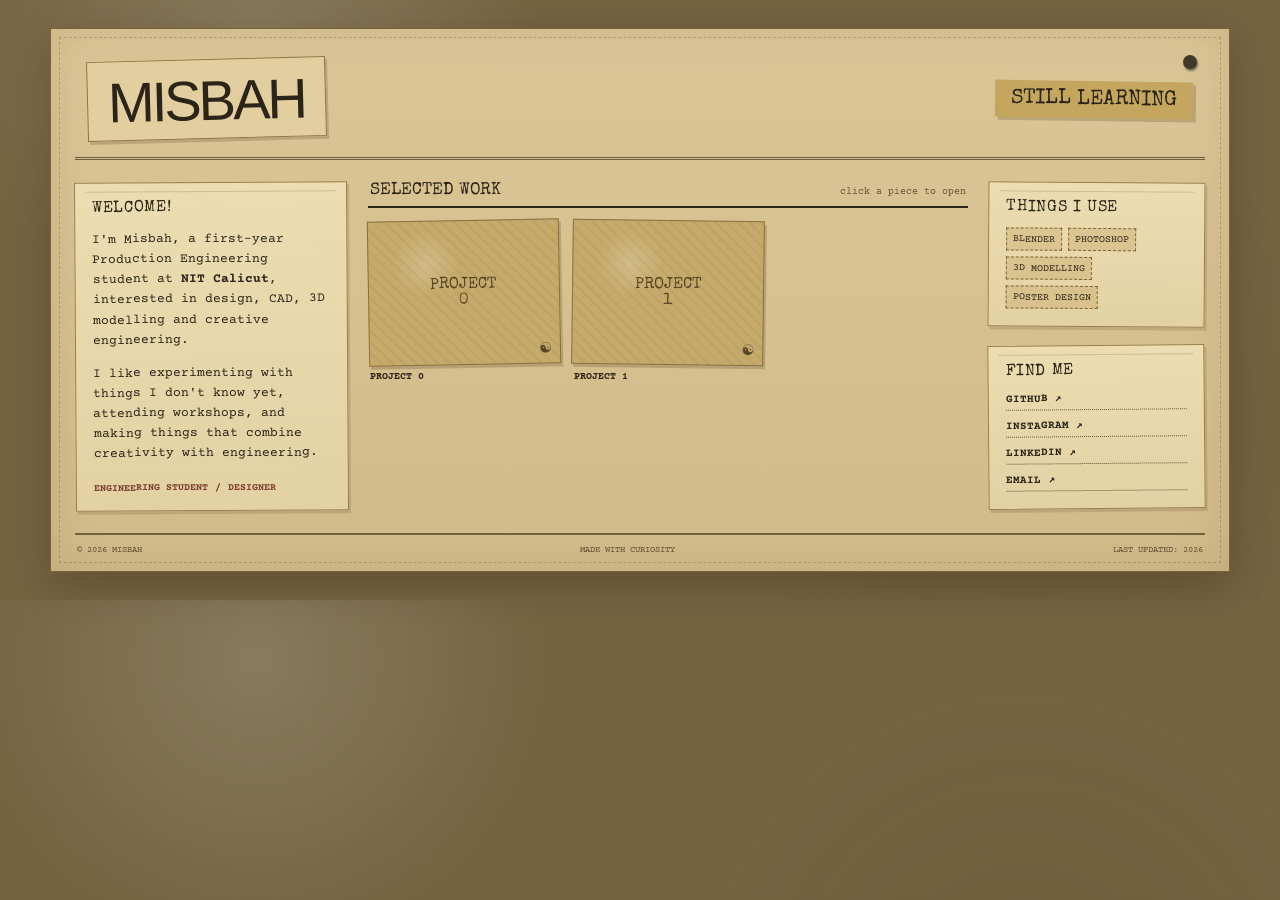
==== index.html @ 33acfc8d "Add files via upload" ====
<!DOCTYPE html>
<html lang="en">

<head>
  <meta charset="UTF-8" />
  <meta name="viewport" content="width=device-width, initial-scale=1.0" />
  <meta name="description" content="Misbah — Engineering Student / Designer." />
  <title>Misbah — Still Learning</title>
  <link rel="stylesheet" href="style.css" />
</head>

<body>
  <div class="site-shell">
    <header class="topbar">
      <div class="nameplate">MISBAH</div>
      <div class="tagline">STILL LEARNING</div>
      <div class="pin" aria-hidden="true"></div>
    </header>

    <main class="content">
      <section class="intro panel">
        <div class="section-label">WELCOME!</div>
        <p>
          I'm Misbah, a first-year Production Engineering student at
          <strong>NIT Calicut</strong>, interested in design, CAD, 3D modelling
          and creative engineering.
        </p>
        <p>
          I like experimenting with things I don't know yet, attending
          workshops, and making things that combine creativity with engineering.
        </p>

        <div class="identity">
          <span>ENGINEERING STUDENT</span>
          <span>/</span>
          <span>DESIGNER</span>
        </div>
      </section>

      <section class="work-section">
        <div class="section-heading">
          <span>SELECTED WORK</span>
          <small>click a piece to open</small>
        </div>

        <!--
          PROJECT SYSTEM:
          To add a project, copy one .project-card block and change:
          data-title, data-description, data-tools, data-link, data-image.

          Example:
          <article class="project-card"
            data-title="My Project"
            data-description="A short description."
            data-tools="Blender, CAD"
            data-link="https://example.com"
            data-image="assets/project.jpg">
            <div class="project-thumb">
              <img src="assets/project.jpg" alt="My Project" />
            </div>
            <div class="project-name">MY PROJECT</div>
          </article>

          If you don't have an image, remove the <img> and the placeholder
          will remain visible.
        -->

        <div class="projects-grid" id="projectsGrid">

          <!-- PROJECT 0 -->
          <article class="project-card" data-title="PROJECT 0"
            data-description="First ever project of mine designing a desk for my room."
            data-tools="Blender / CAD / Wood" data-link="https://github.com/misbahmechery/Dream-Desk"
            data-image="media\desk.JPG">
            <div class="project-thumb placeholder">
              <span>PROJECT<br>0</span>
              <i>☯</i>
            </div>
            <div class="project-name">PROJECT 0</div>
          </article>

          <!-- Add more project cards below this line -->

          <article class="project-card" data-title="PROJECT 1" data-description="project." data-tools="Your tools"
            data-link="#" data-image="">
            <div class="project-thumb placeholder">
              <span>PROJECT<br>1</span>
              <i>☯</i>
            </div>
            <div class="project-name">PROJECT 1</div>
          </article>


        </div>
      </section>

      <aside class="side-stack">
        <section class="skills panel">
          <div class="section-label">THINGS I USE</div>
          <div class="skill-list" id="skillList">
            <span>BLENDER</span>


            <span>PHOTOSHOP</span>
            <span>3D MODELLING</span>
            <span>POSTER DESIGN</span>
          </div>
        </section>

        <section class="contact panel">
          <div class="section-label">FIND ME</div>
          <div class="links">
            <a href="#" data-link="github">GITHUB ↗</a>
            <a href="#" data-link="instagram">INSTAGRAM ↗</a>
            <a href="#" data-link="linkedin">LINKEDIN ↗</a>
            <a href="#" data-link="email">EMAIL ↗</a>
          </div>
        </section>
      </aside>
    </main>

    <footer>
      <span>© 2026 MISBAH</span>
      <span>MADE WITH CURIOSITY</span>
      <span>LAST UPDATED: 2026</span>
    </footer>
  </div>

  <div class="modal" id="projectModal" aria-hidden="true">
    <div class="modal-backdrop" data-close></div>
    <div class="modal-window">
      <button class="modal-close" data-close aria-label="Close">×</button>
      <div class="modal-image" id="modalImage"></div>
      <div class="modal-copy">
        <div class="section-label" id="modalTitle">PROJECT</div>
        <p id="modalDescription"></p>
        <div class="modal-tools" id="modalTools"></div>
        <a class="modal-link" id="modalLink" href="#" target="_blank" rel="noopener">VIEW PROJECT ↗</a>
      </div>
    </div>
  </div>

  <script src="script.js"></script>
</body>

</html>
---- style.css ----
@import url('https://fonts.googleapis.com/css2?family=Courier+Prime:wght@400;700&family=Special+Elite&display=swap');

:root {
  --paper: #d8c18e;
  --paper-light: #ead9a9;
  --paper-dark: #b89b60;
  --ink: #2b2418;
  --muted: #66553a;
  --red: #7e3f2d;
  --shadow: rgba(46, 32, 12, .28);
}

* {
  box-sizing: border-box;
}

html {
  scroll-behavior: smooth;
}

body {
  margin: 0;
  color: var(--ink);
  background:
    radial-gradient(circle at 20% 10%, rgba(255, 255, 255, .15), transparent 25%),
    radial-gradient(circle at 80% 70%, rgba(73, 48, 20, .12), transparent 30%),
    repeating-linear-gradient(0deg, rgba(80, 55, 20, .035) 0 1px, transparent 1px 4px),
    #756342;
  font-family: "Courier Prime", "Courier New", monospace;
}

body::before {
  content: "";
  position: fixed;
  inset: 0;
  pointer-events: none;
  opacity: .22;
  background-image:
    repeating-linear-gradient(90deg, transparent 0 6px, rgba(0, 0, 0, .025) 7px),
    repeating-linear-gradient(0deg, transparent 0 7px, rgba(255, 255, 255, .025) 8px);
  mix-blend-mode: multiply;
}

.site-shell {
  width: min(1180px, calc(100% - 30px));
  margin: 28px auto;
  padding: 20px 24px 14px;
  background:
    linear-gradient(rgba(255, 255, 255, .08), rgba(0, 0, 0, .03)),
    var(--paper);
  border: 1px solid #7b6338;
  box-shadow:
    0 12px 35px var(--shadow),
    inset 0 0 45px rgba(87, 56, 16, .12);
  position: relative;
}

.site-shell::after {
  content: "";
  position: absolute;
  inset: 8px;
  border: 1px dashed rgba(64, 46, 21, .22);
  pointer-events: none;
}

.topbar {
  min-height: 92px;
  display: flex;
  align-items: center;
  gap: 22px;
  padding: 10px 12px 18px;
  border-bottom: 3px double rgba(48, 37, 20, .65);
  position: relative;
}

.nameplate {
  display: inline-block;
  padding: 8px 20px 5px;
  font-family: Impact, Haettenschweiler, 'Arial Narrow Bold', sans-serif;
  font-size: clamp(34px, 5vw, 56px);
  letter-spacing: -3px;
  transform: rotate(-1.5deg);
  background: rgba(232, 214, 166, .58);
  border: 1px solid #8e7444;
  box-shadow: 2px 3px 0 rgba(63, 45, 21, .2);
}

.tagline {
  margin-left: auto;
  padding: 8px 16px;
  font-weight: 200;
  font-size: clamp(14px, 2vw, 21px);
  font-family: "Special Elite", "Courier New", monospace;
  background: #c5a65e;
  transform: rotate(.8deg);
  box-shadow: 3px 3px 0 rgba(57, 40, 18, .2);
}

.pin {
  width: 14px;
  height: 14px;
  border-radius: 50%;
  background: #40382b;
  box-shadow: 1px 2px 2px rgba(0, 0, 0, .45);
  position: absolute;
  right: 8px;
  top: 6px;
}

.content {
  display: grid;
  grid-template-columns: minmax(240px, .82fr) minmax(420px, 1.8fr) minmax(180px, .65fr);
  gap: 20px;
  padding: 22px 0 12px;
}

.panel {
  background:
    linear-gradient(rgba(255, 255, 255, .10), rgba(0, 0, 0, .035)),
    var(--paper-light);
  border: 1px solid #9a7e4b;
  box-shadow: 2px 3px 0 rgba(64, 44, 17, .15);
  padding: 17px;
  position: relative;
}

.panel::before {
  content: "";
  position: absolute;
  left: 10px;
  right: 10px;
  top: 8px;
  border-top: 1px solid rgba(72, 51, 22, .18);
}

.section-label {
  font-family: "Special Elite", "Courier New", monospace;
  font-size: 16px;
  letter-spacing: .04em;
  margin-bottom: 12px;
  text-transform: uppercase;
}

.intro {
  align-self: start;
  transform: rotate(-.35deg);
}

.intro p {
  font-size: 13px;
  line-height: 1.55;
}

.identity {
  display: flex;
  flex-wrap: wrap;
  gap: 7px;
  margin-top: 18px;
  font-size: 10px;
  font-weight: 700;
  color: var(--red);
}

.work-section {
  min-width: 0;
}

.section-heading {
  display: flex;
  justify-content: space-between;
  align-items: baseline;
  border-bottom: 2px solid var(--ink);
  padding: 0 2px 7px;
  margin-bottom: 12px;
  font-family: "Special Elite", "Courier New", monospace;
  font-size: 17px;
}

.section-heading small {
  font-family: "Courier Prime", monospace;
  font-size: 10px;
  color: var(--muted);
}

.projects-grid {
  display: grid;
  grid-template-columns: repeat(3, 1fr);
  gap: 12px;
}

.project-card {
  cursor: pointer;
  min-width: 0;
}

.project-thumb {
  aspect-ratio: 1.32 / 1;
  border: 1px solid #8b7040;
  box-shadow: 2px 3px 0 rgba(59, 42, 19, .2);
  overflow: hidden;
  position: relative;
  background: #c4a96b;
  transition: transform .16s ease, box-shadow .16s ease;
}

.project-card:nth-child(3n + 1) .project-thumb {
  transform: rotate(-1deg);
}

.project-card:nth-child(3n + 2) .project-thumb {
  transform: rotate(.7deg);
}

.project-card:nth-child(3n) .project-thumb {
  transform: rotate(-.4deg);
}

.project-card:hover .project-thumb {
  transform: translateY(-4px) rotate(0);
  box-shadow: 4px 6px 0 rgba(59, 42, 19, .25);
}

.project-thumb img {
  width: 100%;
  height: 100%;
  display: block;
  object-fit: cover;
  filter: sepia(.2) saturate(.8) contrast(.95);
}

.placeholder {
  display: grid;
  place-items: center;
  color: #574626;
  background:
    radial-gradient(circle at 30% 30%, rgba(255, 255, 255, .2), transparent 20%),
    repeating-linear-gradient(45deg, rgba(85, 60, 23, .07) 0 2px, transparent 2px 8px),
    #c6aa6b;
  font-family: "Special Elite", monospace;
  font-size: 16px;
  text-align: center;
}

.placeholder i {
  position: absolute;
  right: 9px;
  bottom: 5px;
  font-style: normal;
  font-size: 18px;
}

.project-name {
  padding: 6px 2px 0;
  font-size: 10px;
  font-weight: 700;
  text-transform: uppercase;
}

.side-stack {
  display: flex;
  flex-direction: column;
  gap: 18px;
}

.skills {
  transform: rotate(.4deg);
}

.skill-list {
  display: flex;
  flex-wrap: wrap;
  gap: 6px;
}

.skill-list span {
  font-size: 10px;
  padding: 5px 6px;
  border: 1px dashed #7e663d;
  background: rgba(201, 172, 109, .45);
}

.links {
  display: grid;
  gap: 8px;
}

.links a,
.modal-link {
  color: var(--ink);
  font-weight: 700;
  font-size: 11px;
  text-decoration: none;
  border-bottom: 1px dotted var(--muted);
  padding-bottom: 4px;
}

.links a:hover,
.modal-link:hover {
  color: var(--red);
}

.contact {
  transform: rotate(-.5deg);
}

footer {
  display: flex;
  justify-content: space-between;
  gap: 15px;
  border-top: 2px solid rgba(48, 37, 20, .6);
  margin-top: 10px;
  padding: 10px 2px 2px;
  font-size: 9px;
  color: var(--muted);
}

.modal {
  display: none;
  position: fixed;
  inset: 0;
  z-index: 100;
  align-items: center;
  justify-content: center;
  padding: 18px;
}

.modal.open {
  display: flex;
}

.modal-backdrop {
  position: absolute;
  inset: 0;
  background: rgba(35, 27, 17, .72);
  backdrop-filter: blur(2px);
}

.modal-window {
  position: relative;
  z-index: 1;
  width: min(720px, 100%);
  max-height: 90vh;
  overflow: auto;
  padding: 14px;
  background: var(--paper-light);
  border: 2px solid #725a31;
  box-shadow: 8px 10px 0 rgba(0, 0, 0, .22);
  transform: rotate(-.5deg);
}

.modal-close {
  position: absolute;
  z-index: 2;
  right: 7px;
  top: 4px;
  border: 0;
  background: transparent;
  color: var(--ink);
  font-size: 30px;
  cursor: pointer;
}

.modal-image {
  min-height: 230px;
  margin-bottom: 14px;
  border: 1px solid #8b7040;
  background:
    repeating-linear-gradient(45deg, rgba(85, 60, 23, .07) 0 2px, transparent 2px 8px),
    #c6aa6b;
}

.modal-image img {
  width: 100%;
  max-height: 420px;
  display: block;
  object-fit: contain;
  margin: auto;
}

.modal-copy p {
  font-size: 13px;
  line-height: 1.6;
}

.modal-tools {
  margin: 10px 0 16px;
  font-size: 10px;
  color: var(--red);
  font-weight: 700;
}

.modal-link {
  display: inline-block;
}

@media (max-width: 980px) {
  .content {
    grid-template-columns: 1fr 1.7fr;
  }

  .side-stack {
    grid-column: 1 / -1;
    display: grid;
    grid-template-columns: 1fr 1fr;
  }
}

@media (max-width: 700px) {
  .site-shell {
    width: calc(100% - 12px);
    margin: 6px auto;
    padding: 12px;
  }

  .topbar {
    min-height: 76px;
  }

  .tagline {
    font-size: 11px;
    padding: 6px 8px;
  }

  .content {
    grid-template-columns: 1fr;
  }

  .projects-grid {
    grid-template-columns: repeat(2, 1fr);
    gap: 9px;
  }

  .side-stack {
    grid-column: auto;
    grid-template-columns: 1fr;
  }

  footer {
    flex-direction: column;
    gap: 4px;
  }
}

@media (max-width: 420px) {
  .nameplate {
    font-size: 31px;
    letter-spacing: -2px;
  }

  .tagline {
    display: none;
  }

  .projects-grid {
    grid-template-columns: 1fr 1fr;
  }

  .project-name {
    font-size: 9px;
  }
}
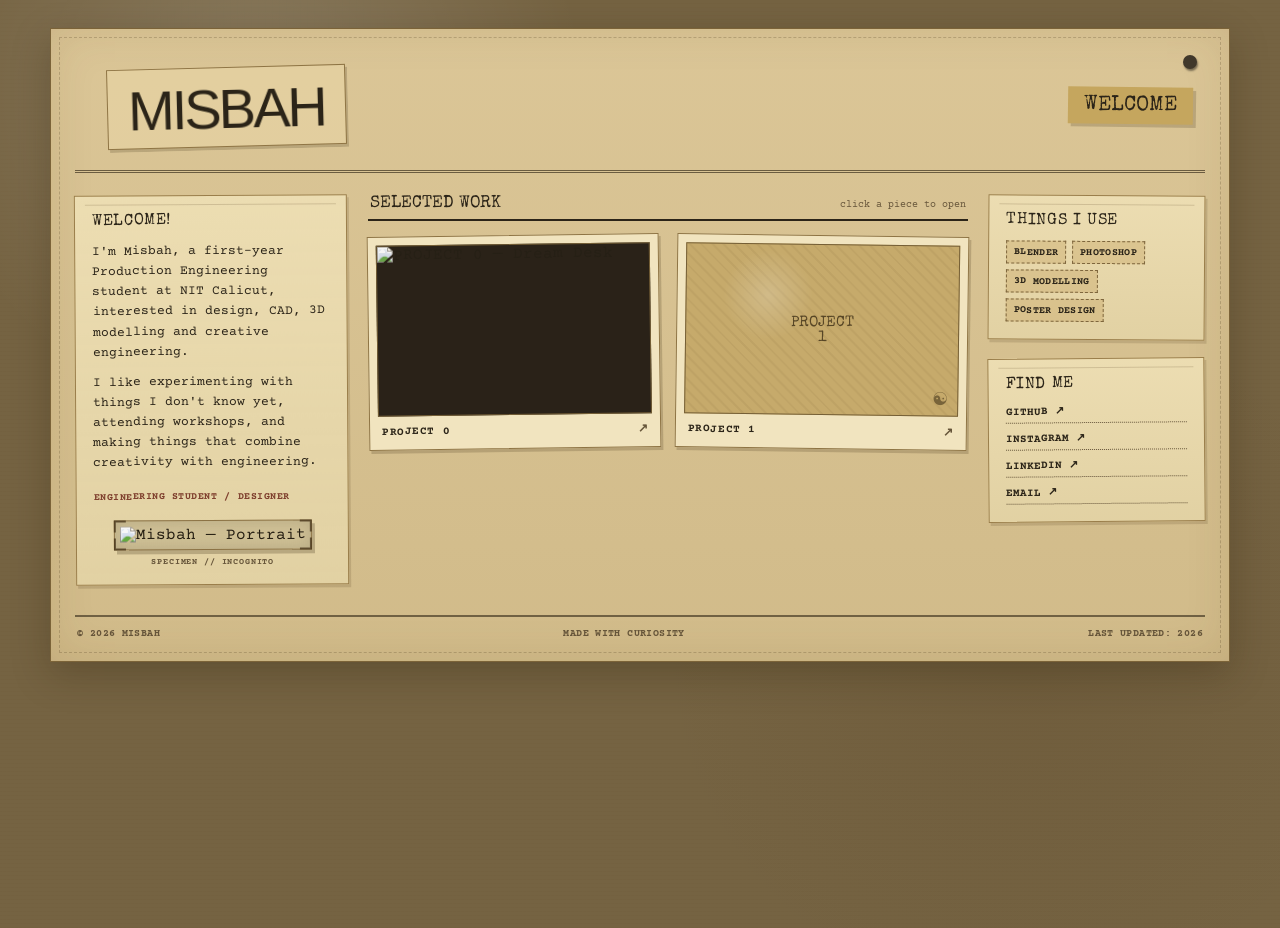
==== commit 744da094: "Add files via upload" ====
--- a/index.html
+++ b/index.html
@@ -5,15 +5,23 @@
   <meta charset="UTF-8" />
   <meta name="viewport" content="width=device-width, initial-scale=1.0" />
   <meta name="description" content="Misbah — Engineering Student / Designer." />
-  <title>Misbah — Still Learning</title>
+  <title>Misbah — Portfolio</title>
   <link rel="stylesheet" href="style.css" />
 </head>
 
 <body>
   <div class="site-shell">
     <header class="topbar">
-      <div class="nameplate">MISBAH</div>
-      <div class="tagline">STILL LEARNING</div>
+      <!-- FLIP CARD: Front = MISBAH name, Back = Eye image -->
+      <div class="nameplate-flip" id="nameplateFlip" tabindex="0" role="button" aria-label="Click to reveal eye">
+        <div class="nameplate-inner">
+          <div class="nameplate-front">MISBAH</div>
+          <div class="nameplate-back">
+            <img src="media/eyes2.png" alt="Misbah — Eye" class="nameplate-eye-img" />
+          </div>
+        </div>
+      </div>
+      <div class="tagline">WELCOME</div>
       <div class="pin" aria-hidden="true"></div>
     </header>
 
@@ -22,7 +30,7 @@
         <div class="section-label">WELCOME!</div>
         <p>
           I'm Misbah, a first-year Production Engineering student at
-          <strong>NIT Calicut</strong>, interested in design, CAD, 3D modelling
+          NIT Calicut, interested in design, CAD, 3D modelling
           and creative engineering.
         </p>
         <p>
@@ -34,6 +42,18 @@
           <span>ENGINEERING STUDENT</span>
           <span>/</span>
           <span>DESIGNER</span>
+        </div>
+
+        <!-- PORTRAIT SPECIMEN — swaps with eyes when MISBAH is clicked -->
+        <div class="portrait-specimen" id="portraitSpecimen">
+          <div class="portrait-frame">
+            <div class="portrait-corner ptl" aria-hidden="true"></div>
+            <div class="portrait-corner ptr" aria-hidden="true"></div>
+            <div class="portrait-corner pbl" aria-hidden="true"></div>
+            <div class="portrait-corner pbr" aria-hidden="true"></div>
+            <img src="media/NOEYES.png" id="portraitImg" alt="Misbah — Portrait" class="portrait-img" />
+          </div>
+          <div class="portrait-caption">SPECIMEN // <span id="portraitLabel">INCOGNITO</span></div>
         </div>
       </section>
 
@@ -48,21 +68,28 @@
           To add a project, copy one .project-card block and change:
           data-title, data-description, data-tools, data-link, data-image.
 
-          Example:
+          Example with image:
           <article class="project-card"
             data-title="My Project"
             data-description="A short description."
             data-tools="Blender, CAD"
             data-link="https://example.com"
-            data-image="assets/project.jpg">
+            data-image="media/TbProject1.png">
             <div class="project-thumb">
-              <img src="assets/project.jpg" alt="My Project" />
+              <img src="media/TbProject1.png" alt="My Project" class="thumb-img" />
+              <div class="thumb-overlay">
+                <div class="thumb-corner tl" aria-hidden="true"></div>
+                <div class="thumb-corner tr" aria-hidden="true"></div>
+                <div class="thumb-corner bl" aria-hidden="true"></div>
+                <div class="thumb-corner br" aria-hidden="true"></div>
+                <div class="thumb-badge">
+                  <span class="thumb-badge-icon">✦</span>
+                  <span class="thumb-badge-text">VIEW PIECE</span>
+                </div>
+              </div>
             </div>
             <div class="project-name">MY PROJECT</div>
           </article>
-
-          If you don't have an image, remove the <img> and the placeholder
-          will remain visible.
         -->
 
         <div class="projects-grid" id="projectsGrid">
@@ -70,26 +97,45 @@
           <!-- PROJECT 0 -->
           <article class="project-card" data-title="PROJECT 0"
             data-description="First ever project of mine designing a desk for my room."
-            data-tools="Blender / CAD / Wood" data-link="https://github.com/misbahmechery/Dream-Desk"
-            data-image="media\desk.JPG">
-            <div class="project-thumb placeholder">
-              <span>PROJECT<br>0</span>
-              <i>☯</i>
+            data-tools="Blender / CAD / Wood" data-link="project.html?id=project-0" data-image="media/TbProject1.png">
+            <div class="project-thumb">
+              <img src="media/TbProject1.png" alt="PROJECT 0 — Dream Desk" class="thumb-img" />
+              <div class="thumb-overlay">
+                <div class="thumb-corner tl" aria-hidden="true"></div>
+                <div class="thumb-corner tr" aria-hidden="true"></div>
+                <div class="thumb-corner bl" aria-hidden="true"></div>
+                <div class="thumb-corner br" aria-hidden="true"></div>
+                <div class="thumb-grain" aria-hidden="true"></div>
+                <div class="thumb-badge">
+                  <span class="thumb-badge-icon">✦</span>
+                  <span class="thumb-badge-text">VIEW PROJECT ↗</span>
+                </div>
+                <div class="thumb-tag">BLENDER / CAD</div>
+              </div>
             </div>
             <div class="project-name">PROJECT 0</div>
           </article>
 
           <!-- Add more project cards below this line -->
 
-          <article class="project-card" data-title="PROJECT 1" data-description="project." data-tools="Your tools"
-            data-link="#" data-image="">
+          <article class="project-card" data-title="PROJECT 1" data-description="Upcoming creative engineering project."
+            data-tools="CAD / 3D Design" data-link="project.html?id=project-1" data-image="">
             <div class="project-thumb placeholder">
               <span>PROJECT<br>1</span>
               <i>☯</i>
+              <div class="thumb-overlay">
+                <div class="thumb-corner tl" aria-hidden="true"></div>
+                <div class="thumb-corner tr" aria-hidden="true"></div>
+                <div class="thumb-corner bl" aria-hidden="true"></div>
+                <div class="thumb-corner br" aria-hidden="true"></div>
+                <div class="thumb-badge">
+                  <span class="thumb-badge-icon">✦</span>
+                  <span class="thumb-badge-text">VIEW PROJECT ↗</span>
+                </div>
+              </div>
             </div>
             <div class="project-name">PROJECT 1</div>
           </article>
-
 
         </div>
       </section>
--- a/style.css
+++ b/style.css
@@ -1,13 +1,16 @@
-@import url('https://fonts.googleapis.com/css2?family=Courier+Prime:wght@400;700&family=Special+Elite&display=swap');
+@import url('https://fonts.googleapis.com/css2?family=Courier+Prime:ital,wght@0,400;0,700;1,400&family=Special+Elite&display=swap');
 
 :root {
   --paper: #d8c18e;
   --paper-light: #ead9a9;
   --paper-dark: #b89b60;
+  --paper-card: #f1e4bf;
   --ink: #2b2418;
   --muted: #66553a;
   --red: #7e3f2d;
+  --red-hover: #9c4f39;
   --shadow: rgba(46, 32, 12, .28);
+  --shadow-deep: rgba(35, 24, 9, .4);
 }
 
 * {
@@ -27,6 +30,7 @@
     repeating-linear-gradient(0deg, rgba(80, 55, 20, .035) 0 1px, transparent 1px 4px),
     #756342;
   font-family: "Courier Prime", "Courier New", monospace;
+  min-height: 100vh;
 }
 
 body::before {
@@ -39,12 +43,13 @@
     repeating-linear-gradient(90deg, transparent 0 6px, rgba(0, 0, 0, .025) 7px),
     repeating-linear-gradient(0deg, transparent 0 7px, rgba(255, 255, 255, .025) 8px);
   mix-blend-mode: multiply;
+  z-index: 1;
 }
 
 .site-shell {
   width: min(1180px, calc(100% - 30px));
   margin: 28px auto;
-  padding: 20px 24px 14px;
+  padding: 20px 24px 18px;
   background:
     linear-gradient(rgba(255, 255, 255, .08), rgba(0, 0, 0, .03)),
     var(--paper);
@@ -53,6 +58,7 @@
     0 12px 35px var(--shadow),
     inset 0 0 45px rgba(87, 56, 16, .12);
   position: relative;
+  z-index: 2;
 }
 
 .site-shell::after {
@@ -62,6 +68,10 @@
   border: 1px dashed rgba(64, 46, 21, .22);
   pointer-events: none;
 }
+
+/* ==========================================================================
+   TOPBAR
+   ========================================================================== */
 
 .topbar {
   min-height: 92px;
@@ -73,9 +83,37 @@
   position: relative;
 }
 
-.nameplate {
-  display: inline-block;
+/* ==========================================================================
+   NAMEPLATE FLIP CARD
+   ========================================================================== */
+
+/* Outer flip wrapper — sets the 3D perspective */
+.nameplate-flip {
+  flex-shrink: 0;
+  perspective: 700px;
+  cursor: pointer;
+  user-select: none;
+}
+
+/* The card that rotates */
+.nameplate-inner {
+  position: relative;
+  transform-style: preserve-3d;
+  transition: transform .65s cubic-bezier(.45, .05, .55, .95);
+  /* Match nameplate sizing */
   padding: 8px 20px 5px;
+  width: max-content;
+}
+
+/* Flipped state — triggered by JS class */
+.nameplate-flip.is-flipped .nameplate-inner {
+  transform: rotateY(180deg);
+}
+
+/* FRONT face — the MISBAH text */
+.nameplate-front {
+  backface-visibility: hidden;
+  -webkit-backface-visibility: hidden;
   font-family: Impact, Haettenschweiler, 'Arial Narrow Bold', sans-serif;
   font-size: clamp(34px, 5vw, 56px);
   letter-spacing: -3px;
@@ -83,7 +121,63 @@
   background: rgba(232, 214, 166, .58);
   border: 1px solid #8e7444;
   box-shadow: 2px 3px 0 rgba(63, 45, 21, .2);
-}
+  padding: 8px 20px 5px;
+  display: flex;
+  align-items: center;
+  justify-content: center;
+  min-height: 60px;
+}
+
+/* BACK face — the eye photo */
+.nameplate-back {
+  position: absolute;
+  inset: 0;
+  backface-visibility: hidden;
+  -webkit-backface-visibility: hidden;
+  transform: rotateY(180deg);
+  background: #1c160e;
+  border: 2px solid #8e7444;
+  box-shadow: 2px 3px 0 rgba(63, 45, 21, .3);
+  overflow: hidden;
+  display: flex;
+  align-items: center;
+  justify-content: center;
+}
+
+.nameplate-eye-img {
+  width: 100%;
+  height: 100%;
+  object-fit: cover;
+  display: block;
+  filter: sepia(.15) contrast(1.1) brightness(1.02) saturate(.9);
+}
+
+/* Subtle hint: a tiny pulse on the front to suggest it's clickable */
+@keyframes nameplateHint {
+
+  0%,
+  90%,
+  100% {
+    box-shadow: 2px 3px 0 rgba(63, 45, 21, .2);
+  }
+
+  95% {
+    box-shadow: 2px 3px 0 rgba(126, 63, 45, .5), 0 0 14px rgba(126, 63, 45, .25);
+  }
+}
+
+.nameplate-front {
+  animation: nameplateHint 4s 2s infinite ease-in-out;
+}
+
+/* Stop the hint pulse after first flip */
+.nameplate-flip.is-flipped .nameplate-front {
+  animation: none;
+}
+
+/* ==========================================================================
+   END NAMEPLATE FLIP
+   ========================================================================== */
 
 .tagline {
   margin-left: auto;
@@ -94,6 +188,7 @@
   background: #c5a65e;
   transform: rotate(.8deg);
   box-shadow: 3px 3px 0 rgba(57, 40, 18, .2);
+  user-select: none;
 }
 
 .pin {
@@ -107,11 +202,16 @@
   top: 6px;
 }
 
+
+/* ==========================================================================
+   MAIN CONTENT GRID
+   ========================================================================== */
+
 .content {
   display: grid;
   grid-template-columns: minmax(240px, .82fr) minmax(420px, 1.8fr) minmax(180px, .65fr);
   gap: 20px;
-  padding: 22px 0 12px;
+  padding: 22px 0 16px;
 }
 
 .panel {
@@ -149,6 +249,11 @@
 .intro p {
   font-size: 13px;
   line-height: 1.55;
+  margin: 0 0 10px;
+}
+
+.intro p:last-of-type {
+  margin-bottom: 0;
 }
 
 .identity {
@@ -159,7 +264,116 @@
   font-size: 10px;
   font-weight: 700;
   color: var(--red);
-}
+  letter-spacing: .05em;
+}
+
+/* ==========================================================================
+   PORTRAIT SPECIMEN — NOEYES / YESEYES SWAP
+   ========================================================================== */
+
+.portrait-specimen {
+  margin-top: 18px;
+  display: flex;
+  flex-direction: column;
+  align-items: center;
+  gap: 7px;
+}
+
+.portrait-frame {
+  position: relative;
+  display: inline-block;
+  padding: 5px;
+  background: rgba(30, 22, 10, .1);
+  border: 1px solid #8b7244;
+  box-shadow:
+    3px 4px 0 rgba(59, 42, 17, .25),
+    inset 0 0 16px rgba(0, 0, 0, .12);
+}
+
+/* Portrait image fills the frame */
+.portrait-img {
+  display: block;
+  width: 100%;
+  max-width: 200px;
+  height: auto;
+  object-fit: cover;
+  filter: sepia(.18) contrast(1.08) brightness(.97);
+  transition: opacity .18s ease, filter .3s ease;
+}
+
+/* Mid-swap fade class applied by JS */
+.portrait-img.portrait-swapping {
+  opacity: 0;
+}
+
+/* Vintage photo mounting corner brackets */
+.portrait-corner {
+  position: absolute;
+  width: 12px;
+  height: 12px;
+  border: 2px solid rgba(64, 46, 21, .72);
+  z-index: 2;
+  pointer-events: none;
+}
+
+.portrait-corner.ptl {
+  top: -1px;
+  left: -1px;
+  border-right: 0;
+  border-bottom: 0;
+}
+
+.portrait-corner.ptr {
+  top: -1px;
+  right: -1px;
+  border-left: 0;
+  border-bottom: 0;
+}
+
+.portrait-corner.pbl {
+  bottom: -1px;
+  left: -1px;
+  border-right: 0;
+  border-top: 0;
+}
+
+.portrait-corner.pbr {
+  bottom: -1px;
+  right: -1px;
+  border-left: 0;
+  border-top: 0;
+}
+
+
+
+@keyframes hintBob {
+
+  0%,
+  100% {
+    transform: translateY(0);
+    opacity: .9;
+  }
+
+  50% {
+    transform: translateY(-3px);
+    opacity: 1;
+  }
+}
+
+/* Specimen caption below the frame */
+.portrait-caption {
+  font-family: "Courier Prime", monospace;
+  font-size: 8.5px;
+  font-weight: 700;
+  letter-spacing: .1em;
+  color: var(--muted);
+  text-transform: uppercase;
+  user-select: none;
+}
+
+/* ==========================================================================
+   SELECTED WORK SECTION & THUMBNAIL PICTURE OVERLAYS
+   ========================================================================== */
 
 .work-section {
   min-width: 0;
@@ -171,7 +385,7 @@
   align-items: baseline;
   border-bottom: 2px solid var(--ink);
   padding: 0 2px 7px;
-  margin-bottom: 12px;
+  margin-bottom: 14px;
   font-family: "Special Elite", "Courier New", monospace;
   font-size: 17px;
 }
@@ -184,51 +398,193 @@
 
 .projects-grid {
   display: grid;
-  grid-template-columns: repeat(3, 1fr);
-  gap: 12px;
-}
-
+  grid-template-columns: repeat(2, 1fr);
+  gap: 16px;
+}
+
+/* Project Card */
 .project-card {
   cursor: pointer;
   min-width: 0;
-}
-
+  background: var(--paper-card);
+  padding: 8px;
+  border: 1px solid #8e7444;
+  box-shadow: 2px 3px 0 rgba(59, 42, 19, .2);
+  transition: transform .2s ease, box-shadow .2s ease, border-color .2s ease;
+  position: relative;
+  outline: none;
+}
+
+.project-card:nth-child(2n + 1) {
+  transform: rotate(-0.75deg);
+}
+
+.project-card:nth-child(2n) {
+  transform: rotate(0.75deg);
+}
+
+.project-card:hover,
+.project-card:focus-visible {
+  transform: translateY(-5px) rotate(0deg);
+  box-shadow: 4px 8px 0 rgba(45, 30, 11, .28);
+  border-color: var(--ink);
+}
+
+/* Project Thumbnail Container */
 .project-thumb {
-  aspect-ratio: 1.32 / 1;
-  border: 1px solid #8b7040;
-  box-shadow: 2px 3px 0 rgba(59, 42, 19, .2);
+  aspect-ratio: 16 / 10;
+  border: 1px solid #755f36;
+  position: relative;
   overflow: hidden;
-  position: relative;
-  background: #c4a96b;
-  transition: transform .16s ease, box-shadow .16s ease;
-}
-
-.project-card:nth-child(3n + 1) .project-thumb {
-  transform: rotate(-1deg);
-}
-
-.project-card:nth-child(3n + 2) .project-thumb {
-  transform: rotate(.7deg);
-}
-
-.project-card:nth-child(3n) .project-thumb {
-  transform: rotate(-.4deg);
-}
-
-.project-card:hover .project-thumb {
-  transform: translateY(-4px) rotate(0);
-  box-shadow: 4px 6px 0 rgba(59, 42, 19, .25);
-}
-
-.project-thumb img {
+  background: #2a2218;
+  display: block;
+}
+
+/* Project Thumbnail Image */
+.thumb-img {
   width: 100%;
   height: 100%;
+  object-fit: cover;
   display: block;
-  object-fit: cover;
-  filter: sepia(.2) saturate(.8) contrast(.95);
-}
-
-.placeholder {
+  filter: sepia(.2) contrast(1.05) brightness(.96) saturate(.9);
+  transition: transform .35s cubic-bezier(.25, .8, .25, 1), filter .35s ease;
+}
+
+.project-card:hover .thumb-img,
+.project-card:focus-visible .thumb-img {
+  transform: scale(1.07);
+  filter: sepia(0) contrast(1.1) brightness(1.02) saturate(1.05);
+}
+
+/* Picture Overlay */
+.thumb-overlay {
+  position: absolute;
+  inset: 0;
+  display: flex;
+  flex-direction: column;
+  justify-content: center;
+  align-items: center;
+  background: linear-gradient(180deg,
+      rgba(25, 18, 10, 0.15) 0%,
+      rgba(25, 18, 10, 0.45) 50%,
+      rgba(20, 14, 8, 0.82) 100%);
+  opacity: 0;
+  transition: opacity .25s ease;
+  pointer-events: none;
+  z-index: 5;
+}
+
+.project-card:hover .thumb-overlay,
+.project-card:focus-visible .thumb-overlay {
+  opacity: 1;
+}
+
+/* Corner Photo Mounting Brackets */
+.thumb-corner {
+  position: absolute;
+  width: 14px;
+  height: 14px;
+  border: 2px solid rgba(234, 217, 169, .9);
+  pointer-events: none;
+  z-index: 6;
+  box-shadow: 0 0 2px rgba(0, 0, 0, .4);
+}
+
+.thumb-corner.tl {
+  top: 6px;
+  left: 6px;
+  border-right: 0;
+  border-bottom: 0;
+}
+
+.thumb-corner.tr {
+  top: 6px;
+  right: 6px;
+  border-left: 0;
+  border-bottom: 0;
+}
+
+.thumb-corner.bl {
+  bottom: 6px;
+  left: 6px;
+  border-right: 0;
+  border-top: 0;
+}
+
+.thumb-corner.br {
+  bottom: 6px;
+  right: 6px;
+  border-left: 0;
+  border-top: 0;
+}
+
+/* Subtle Film Grain Texture on Overlay */
+.thumb-grain {
+  position: absolute;
+  inset: 0;
+  pointer-events: none;
+  opacity: .35;
+  background-image:
+    repeating-linear-gradient(0deg, rgba(0, 0, 0, .1) 0 1px, transparent 1px 3px),
+    url("data:image/svg+xml,%3Csvg viewBox='0 0 100 100' xmlns='http://www.w3.org/2000/svg'%3E%3Cfilter id='noise'%3E%3CfeTurbulence type='fractalNoise' baseFrequency='0.8' numOctaves='3' stitchTiles='stitch'/%3E%3C/filter%3E%3Crect width='100%25' height='100%25' filter='url(%23noise)' opacity='0.5'/%3E%3C/svg%3E");
+  mix-blend-mode: overlay;
+}
+
+/* Action Badge on Hover */
+.thumb-badge {
+  display: inline-flex;
+  align-items: center;
+  gap: 6px;
+  background: var(--paper-light);
+  color: var(--ink);
+  border: 1.5px solid #634b28;
+  padding: 6px 12px;
+  font-family: "Special Elite", "Courier New", monospace;
+  font-size: 11px;
+  font-weight: 700;
+  letter-spacing: .06em;
+  box-shadow: 2px 3px 0 rgba(0, 0, 0, .4);
+  transform: translateY(8px);
+  transition: transform .25s cubic-bezier(.2, .8, .3, 1.2), background .15s ease;
+  user-select: none;
+}
+
+.project-card:hover .thumb-badge,
+.project-card:focus-visible .thumb-badge {
+  transform: translateY(0);
+}
+
+.thumb-badge-icon {
+  color: var(--red);
+  font-size: 13px;
+}
+
+/* Spec Tag / Tool Label on Thumbnail */
+.thumb-tag {
+  position: absolute;
+  bottom: 8px;
+  right: 8px;
+  background: rgba(126, 63, 45, .88);
+  color: #fff;
+  font-family: "Courier Prime", monospace;
+  font-size: 8.5px;
+  font-weight: 700;
+  letter-spacing: .08em;
+  padding: 2px 6px;
+  border: 1px solid rgba(255, 255, 255, .3);
+  box-shadow: 1px 1px 0 rgba(0, 0, 0, .4);
+  text-transform: uppercase;
+  transform: translateY(6px);
+  transition: transform .25s ease;
+}
+
+.project-card:hover .thumb-tag,
+.project-card:focus-visible .thumb-tag {
+  transform: translateY(0);
+}
+
+/* Placeholder Thumbnail */
+.project-thumb.placeholder {
   display: grid;
   place-items: center;
   color: #574626;
@@ -237,24 +593,48 @@
     repeating-linear-gradient(45deg, rgba(85, 60, 23, .07) 0 2px, transparent 2px 8px),
     #c6aa6b;
   font-family: "Special Elite", monospace;
-  font-size: 16px;
+  font-size: 15px;
   text-align: center;
 }
 
-.placeholder i {
+.project-thumb.placeholder i {
   position: absolute;
   right: 9px;
   bottom: 5px;
   font-style: normal;
   font-size: 18px;
-}
-
+  opacity: .7;
+}
+
+/* Project Name Label below Thumbnail */
 .project-name {
-  padding: 6px 2px 0;
-  font-size: 10px;
+  padding: 8px 4px 2px;
+  font-size: 11px;
   font-weight: 700;
+  letter-spacing: .05em;
   text-transform: uppercase;
-}
+  color: var(--ink);
+  display: flex;
+  justify-content: space-between;
+  align-items: center;
+}
+
+.project-name::after {
+  content: "↗";
+  font-size: 12px;
+  color: var(--muted);
+  transition: color .2s ease, transform .2s ease;
+}
+
+.project-card:hover .project-name::after,
+.project-card:focus-visible .project-name::after {
+  color: var(--red);
+  transform: translate(2px, -2px);
+}
+
+/* ==========================================================================
+   SIDE STACK (SKILLS & FIND ME)
+   ========================================================================== */
 
 .side-stack {
   display: flex;
@@ -274,9 +654,15 @@
 
 .skill-list span {
   font-size: 10px;
-  padding: 5px 6px;
+  padding: 5px 7px;
   border: 1px dashed #7e663d;
   background: rgba(201, 172, 109, .45);
+  font-weight: 700;
+  letter-spacing: .03em;
+}
+
+.contact {
+  transform: rotate(-.5deg);
 }
 
 .links {
@@ -284,41 +670,49 @@
   gap: 8px;
 }
 
-.links a,
-.modal-link {
+.links a {
   color: var(--ink);
   font-weight: 700;
   font-size: 11px;
   text-decoration: none;
   border-bottom: 1px dotted var(--muted);
   padding-bottom: 4px;
+  transition: color .15s ease, border-color .15s ease, padding-left .15s ease;
 }
 
 .links a:hover,
-.modal-link:hover {
+.links a:focus-visible {
   color: var(--red);
-}
-
-.contact {
-  transform: rotate(-.5deg);
-}
+  border-bottom-color: var(--red);
+  padding-left: 3px;
+}
+
+/* ==========================================================================
+   FOOTER
+   ========================================================================== */
 
 footer {
   display: flex;
   justify-content: space-between;
   gap: 15px;
   border-top: 2px solid rgba(48, 37, 20, .6);
-  margin-top: 10px;
-  padding: 10px 2px 2px;
-  font-size: 9px;
+  margin-top: 14px;
+  padding: 12px 2px 4px;
+  font-size: 9.5px;
   color: var(--muted);
-}
+  font-weight: 700;
+  letter-spacing: .04em;
+}
+
+/* ==========================================================================
+   PROJECT LIGHTBOX / MODAL PICTURE OVERLAY
+   ========================================================================== */
 
 .modal {
   display: none;
   position: fixed;
   inset: 0;
-  z-index: 100;
+  z-index: 1000;
   align-items: center;
   justify-content: center;
   padding: 18px;
@@ -326,72 +720,141 @@
 
 .modal.open {
   display: flex;
+  animation: modalFadeIn .2s ease-out;
+}
+
+@keyframes modalFadeIn {
+  from {
+    opacity: 0;
+  }
+
+  to {
+    opacity: 1;
+  }
 }
 
 .modal-backdrop {
   position: absolute;
   inset: 0;
-  background: rgba(35, 27, 17, .72);
-  backdrop-filter: blur(2px);
+  background: rgba(28, 20, 11, .78);
+  backdrop-filter: blur(4px);
 }
 
 .modal-window {
   position: relative;
   z-index: 1;
-  width: min(720px, 100%);
+  width: min(740px, 100%);
   max-height: 90vh;
-  overflow: auto;
-  padding: 14px;
+  overflow-y: auto;
+  padding: 18px;
   background: var(--paper-light);
   border: 2px solid #725a31;
-  box-shadow: 8px 10px 0 rgba(0, 0, 0, .22);
-  transform: rotate(-.5deg);
+  box-shadow: 10px 14px 0 rgba(20, 14, 7, .35);
+  transform: rotate(-.3deg);
+  animation: modalPop .25s cubic-bezier(.17, .89, .32, 1.25);
+}
+
+@keyframes modalPop {
+  from {
+    transform: scale(.94) rotate(-.3deg);
+    opacity: 0;
+  }
+
+  to {
+    transform: scale(1) rotate(-.3deg);
+    opacity: 1;
+  }
 }
 
 .modal-close {
   position: absolute;
-  z-index: 2;
-  right: 7px;
-  top: 4px;
+  z-index: 10;
+  right: 10px;
+  top: 6px;
   border: 0;
   background: transparent;
   color: var(--ink);
-  font-size: 30px;
+  font-size: 32px;
+  line-height: 1;
   cursor: pointer;
+  padding: 4px 8px;
+  transition: color .15s ease, transform .15s ease;
+}
+
+.modal-close:hover {
+  color: var(--red);
+  transform: scale(1.15);
 }
 
 .modal-image {
   min-height: 230px;
   margin-bottom: 14px;
-  border: 1px solid #8b7040;
+  border: 1.5px solid #8b7040;
   background:
     repeating-linear-gradient(45deg, rgba(85, 60, 23, .07) 0 2px, transparent 2px 8px),
-    #c6aa6b;
-}
-
-.modal-image img {
+    #251e15;
+  box-shadow: inset 0 0 20px rgba(0, 0, 0, .4);
+  position: relative;
+  display: flex;
+  align-items: center;
+  justify-content: center;
+  overflow: hidden;
+}
+
+.modal-preview-img {
   width: 100%;
-  max-height: 420px;
+  max-height: 440px;
   display: block;
   object-fit: contain;
   margin: auto;
 }
 
+.modal-placeholder {
+  height: 230px;
+  width: 100%;
+}
+
 .modal-copy p {
   font-size: 13px;
   line-height: 1.6;
+  margin: 8px 0;
 }
 
 .modal-tools {
-  margin: 10px 0 16px;
-  font-size: 10px;
+  margin: 12px 0 16px;
+  font-size: 11px;
   color: var(--red);
   font-weight: 700;
+  letter-spacing: .05em;
 }
 
 .modal-link {
-  display: inline-block;
-}
+  display: inline-flex;
+  align-items: center;
+  gap: 6px;
+  color: var(--ink);
+  background: var(--paper);
+  border: 1px solid #7e663d;
+  padding: 8px 16px;
+  font-weight: 700;
+  font-size: 11px;
+  text-decoration: none;
+  box-shadow: 2px 3px 0 rgba(64, 44, 17, .25);
+  transition: background .15s ease, color .15s ease, transform .12s ease, box-shadow .12s ease;
+}
+
+.modal-link:hover,
+.modal-link:focus-visible {
+  background: var(--red);
+  color: #fff;
+  border-color: #572517;
+  transform: translateY(-2px);
+  box-shadow: 3px 5px 0 rgba(45, 18, 10, .35);
+}
+
+/* ==========================================================================
+   RESPONSIVE MEDIA QUERIES
+   ========================================================================== */
 
 @media (max-width: 980px) {
   .content {
@@ -408,26 +871,34 @@
 @media (max-width: 700px) {
   .site-shell {
     width: calc(100% - 12px);
-    margin: 6px auto;
-    padding: 12px;
+    margin: 8px auto;
+    padding: 14px 12px;
   }
 
   .topbar {
-    min-height: 76px;
+    min-height: 80px;
+    gap: 12px;
+  }
+
+  .nameplate-front {
+    font-size: clamp(28px, 7vw, 44px);
+    letter-spacing: -2px;
+    padding: 6px 14px 4px;
   }
 
   .tagline {
-    font-size: 11px;
-    padding: 6px 8px;
+    font-size: 12px;
+    padding: 6px 10px;
   }
 
   .content {
     grid-template-columns: 1fr;
+    gap: 16px;
   }
 
   .projects-grid {
-    grid-template-columns: repeat(2, 1fr);
-    gap: 9px;
+    grid-template-columns: 1fr;
+    gap: 14px;
   }
 
   .side-stack {
@@ -437,25 +908,22 @@
 
   footer {
     flex-direction: column;
-    gap: 4px;
+    gap: 6px;
   }
 }
 
 @media (max-width: 420px) {
-  .nameplate {
-    font-size: 31px;
+  .nameplate-front {
+    font-size: 28px;
     letter-spacing: -2px;
+    padding: 5px 10px 4px;
   }
 
   .tagline {
     display: none;
   }
 
-  .projects-grid {
-    grid-template-columns: 1fr 1fr;
-  }
-
   .project-name {
-    font-size: 9px;
+    font-size: 10px;
   }
 }
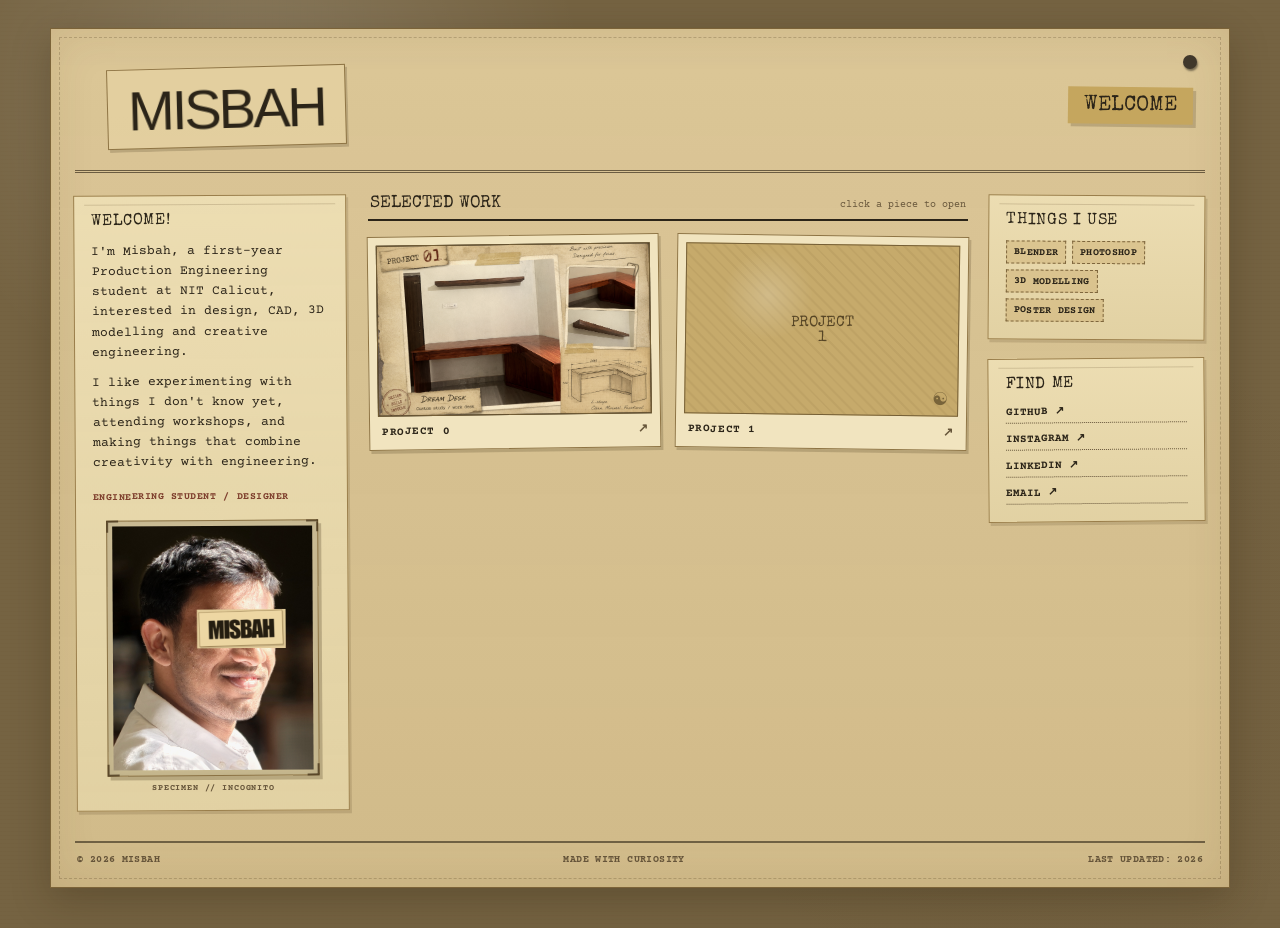
==== commit 523917db: "things happened" ====
--- a/index.html
+++ b/index.html
@@ -108,7 +108,7 @@
                 <div class="thumb-grain" aria-hidden="true"></div>
                 <div class="thumb-badge">
                   <span class="thumb-badge-icon">✦</span>
-                  <span class="thumb-badge-text">VIEW PROJECT ↗</span>
+                  <span class="thumb-badge-text">VIEW ↗</span>
                 </div>
                 <div class="thumb-tag">BLENDER / CAD</div>
               </div>
@@ -130,7 +130,7 @@
                 <div class="thumb-corner br" aria-hidden="true"></div>
                 <div class="thumb-badge">
                   <span class="thumb-badge-icon">✦</span>
-                  <span class="thumb-badge-text">VIEW PROJECT ↗</span>
+                  <span class="thumb-badge-text">VIEW ↗</span>
                 </div>
               </div>
             </div>
--- a/style.css
+++ b/style.css
@@ -358,6 +358,24 @@
     transform: translateY(-3px);
     opacity: 1;
   }
+}
+
+@keyframes shake {
+  0% { transform: translate(1px, 1px) rotate(0deg); }
+  10% { transform: translate(-1px, -2px) rotate(-1deg); }
+  20% { transform: translate(-2px, 0px) rotate(1deg); }
+  30% { transform: translate(2px, 2px) rotate(0deg); }
+  40% { transform: translate(1px, -1px) rotate(1deg); }
+  50% { transform: translate(-1px, 2px) rotate(-1deg); }
+  60% { transform: translate(-2px, 1px) rotate(0deg); }
+  70% { transform: translate(2px, 1px) rotate(-1deg); }
+  80% { transform: translate(-1px, -1px) rotate(1deg); }
+  90% { transform: translate(1px, 2px) rotate(0deg); }
+  100% { transform: translate(0, 0) rotate(0deg); }
+}
+
+.shake-animation {
+  animation: shake 0.4s cubic-bezier(.36,.07,.19,.97) both;
 }
 
 /* Specimen caption below the frame */
@@ -926,4 +944,20 @@
   .project-name {
     font-size: 10px;
   }
-}+}
+
+/* ==========================================================================
+   PROJECT PAGE STYLES
+   ========================================================================== */
+.proj-hero-img {
+  max-width: 100%;
+  height: auto;
+  max-height: 80vh;
+  object-fit: contain;
+  display: block;
+  margin: 0 auto;
+  border: 1px solid #755f36;
+  background: #2a2218;
+  filter: sepia(.2) contrast(1.05) brightness(.96) saturate(.9);
+}
+
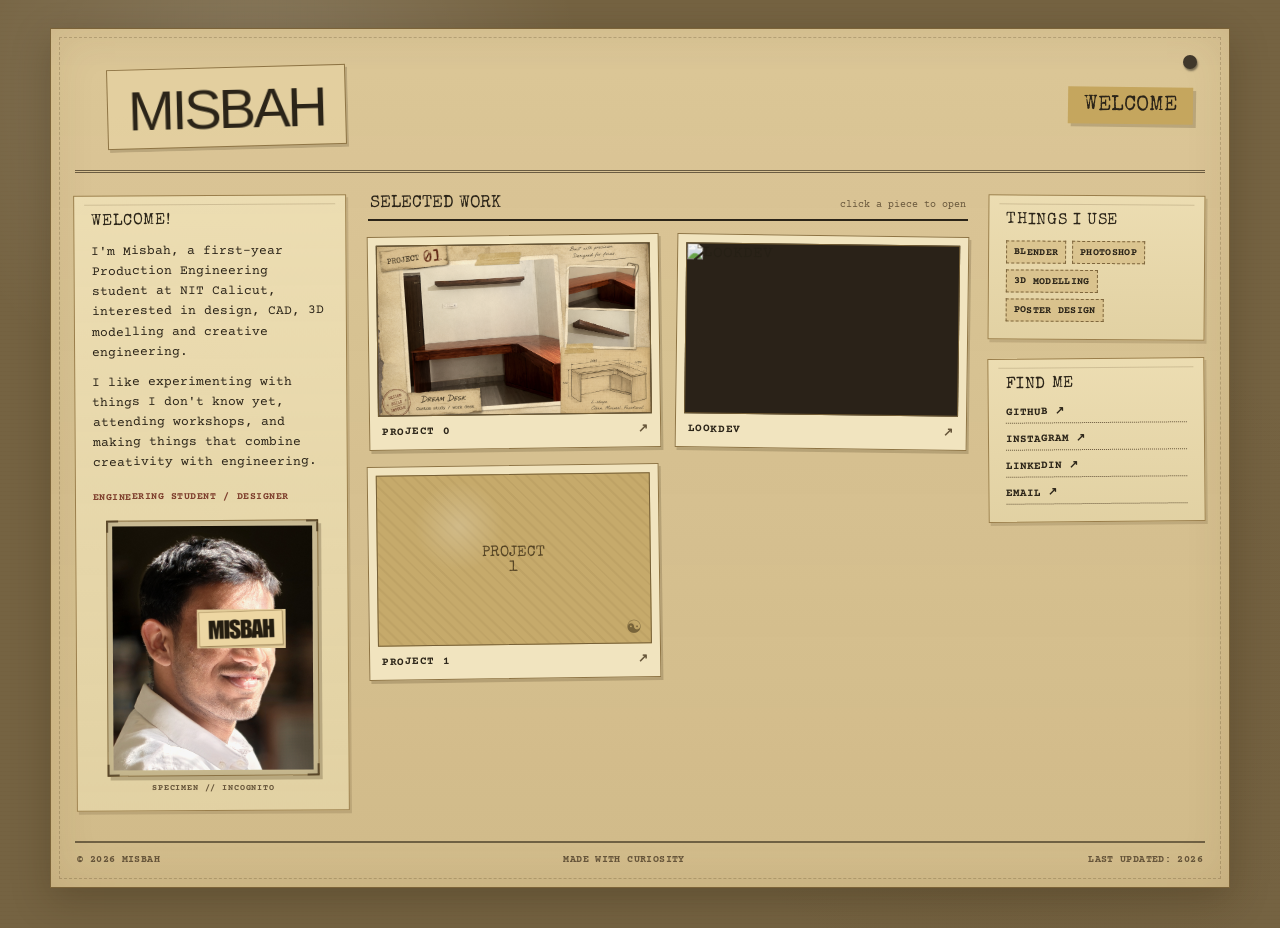
==== commit 9b5e7e6f: "added blender works" ====
--- a/index.html
+++ b/index.html
@@ -74,9 +74,9 @@
             data-description="A short description."
             data-tools="Blender, CAD"
             data-link="https://example.com"
-            data-image="media/TbProject1.png">
+            data-image="media/Project0/TbProject1.png">
             <div class="project-thumb">
-              <img src="media/TbProject1.png" alt="My Project" class="thumb-img" />
+              <img src="media/Project0/TbProject1.png" alt="My Project" class="thumb-img" />
               <div class="thumb-overlay">
                 <div class="thumb-corner tl" aria-hidden="true"></div>
                 <div class="thumb-corner tr" aria-hidden="true"></div>
@@ -97,9 +97,9 @@
           <!-- PROJECT 0 -->
           <article class="project-card" data-title="PROJECT 0"
             data-description="First ever project of mine designing a desk for my room."
-            data-tools="Blender / CAD / Wood" data-link="project.html?id=project-0" data-image="media/TbProject1.png">
+            data-tools="Blender / CAD / Wood" data-link="project.html?id=project-0" data-image="media/Project0/TbProject1.png">
             <div class="project-thumb">
-              <img src="media/TbProject1.png" alt="PROJECT 0 — Dream Desk" class="thumb-img" />
+              <img src="media/Project0/TbProject1.png" alt="PROJECT 0 — Dream Desk" class="thumb-img" />
               <div class="thumb-overlay">
                 <div class="thumb-corner tl" aria-hidden="true"></div>
                 <div class="thumb-corner tr" aria-hidden="true"></div>
@@ -117,6 +117,26 @@
           </article>
 
           <!-- Add more project cards below this line -->
+
+          <article class="project-card" data-title="LOOKDEV" data-description="A collection of my Blender works and experiments done before college."
+            data-tools="Blender / LookDev" data-link="lookdev.html" data-image="media/LookDev/ArcaneInspired.mp4">
+            <div class="project-thumb">
+              <video src="media/LookDev/ArcaneInspired.mp4" autoplay loop muted playsinline class="thumb-img" style="object-fit: cover; width: 100%; height: 100%;"></video>
+              <div class="thumb-overlay">
+                <div class="thumb-corner tl" aria-hidden="true"></div>
+                <div class="thumb-corner tr" aria-hidden="true"></div>
+                <div class="thumb-corner bl" aria-hidden="true"></div>
+                <div class="thumb-corner br" aria-hidden="true"></div>
+                <div class="thumb-grain" aria-hidden="true"></div>
+                <div class="thumb-badge">
+                  <span class="thumb-badge-icon">✦</span>
+                  <span class="thumb-badge-text">VIEW ↗</span>
+                </div>
+                <div class="thumb-tag">BLENDER / LOOKDEV</div>
+              </div>
+            </div>
+            <div class="project-name">LOOKDEV</div>
+          </article>
 
           <article class="project-card" data-title="PROJECT 1" data-description="Upcoming creative engineering project."
             data-tools="CAD / 3D Design" data-link="project.html?id=project-1" data-image="">
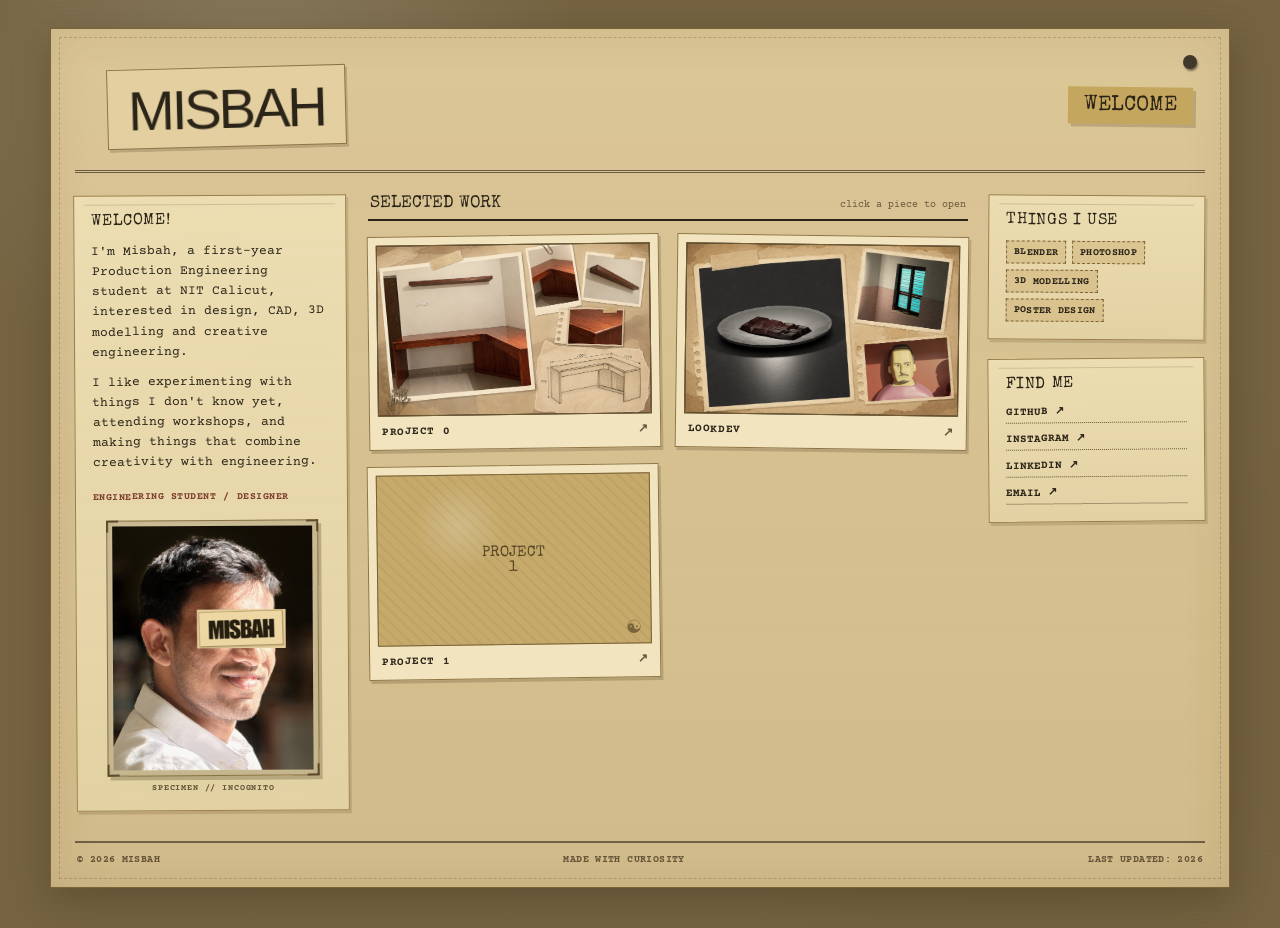
==== commit 841370b2: "Added bln" ====
--- a/index.html
+++ b/index.html
@@ -97,7 +97,8 @@
           <!-- PROJECT 0 -->
           <article class="project-card" data-title="PROJECT 0"
             data-description="First ever project of mine designing a desk for my room."
-            data-tools="Blender / CAD / Wood" data-link="project.html?id=project-0" data-image="media/Project0/TbProject1.png">
+            data-tools="Blender / CAD / Wood" data-link="project.html?id=project-0"
+            data-image="media/Project0/TbProject1.png">
             <div class="project-thumb">
               <img src="media/Project0/TbProject1.png" alt="PROJECT 0 — Dream Desk" class="thumb-img" />
               <div class="thumb-overlay">
@@ -118,10 +119,11 @@
 
           <!-- Add more project cards below this line -->
 
-          <article class="project-card" data-title="LOOKDEV" data-description="A collection of my Blender works and experiments done before college."
+          <article class="project-card" data-title="LOOKDEV"
+            data-description="A collection of my Blender works and experiments done before college."
             data-tools="Blender / LookDev" data-link="lookdev.html" data-image="media/LookDev/ArcaneInspired.mp4">
             <div class="project-thumb">
-              <video src="media/LookDev/ArcaneInspired.mp4" autoplay loop muted playsinline class="thumb-img" style="object-fit: cover; width: 100%; height: 100%;"></video>
+              <img src="media/LookDev/thumbnal.png" alt="LOOKDEV" class="thumb-img" />
               <div class="thumb-overlay">
                 <div class="thumb-corner tl" aria-hidden="true"></div>
                 <div class="thumb-corner tr" aria-hidden="true"></div>
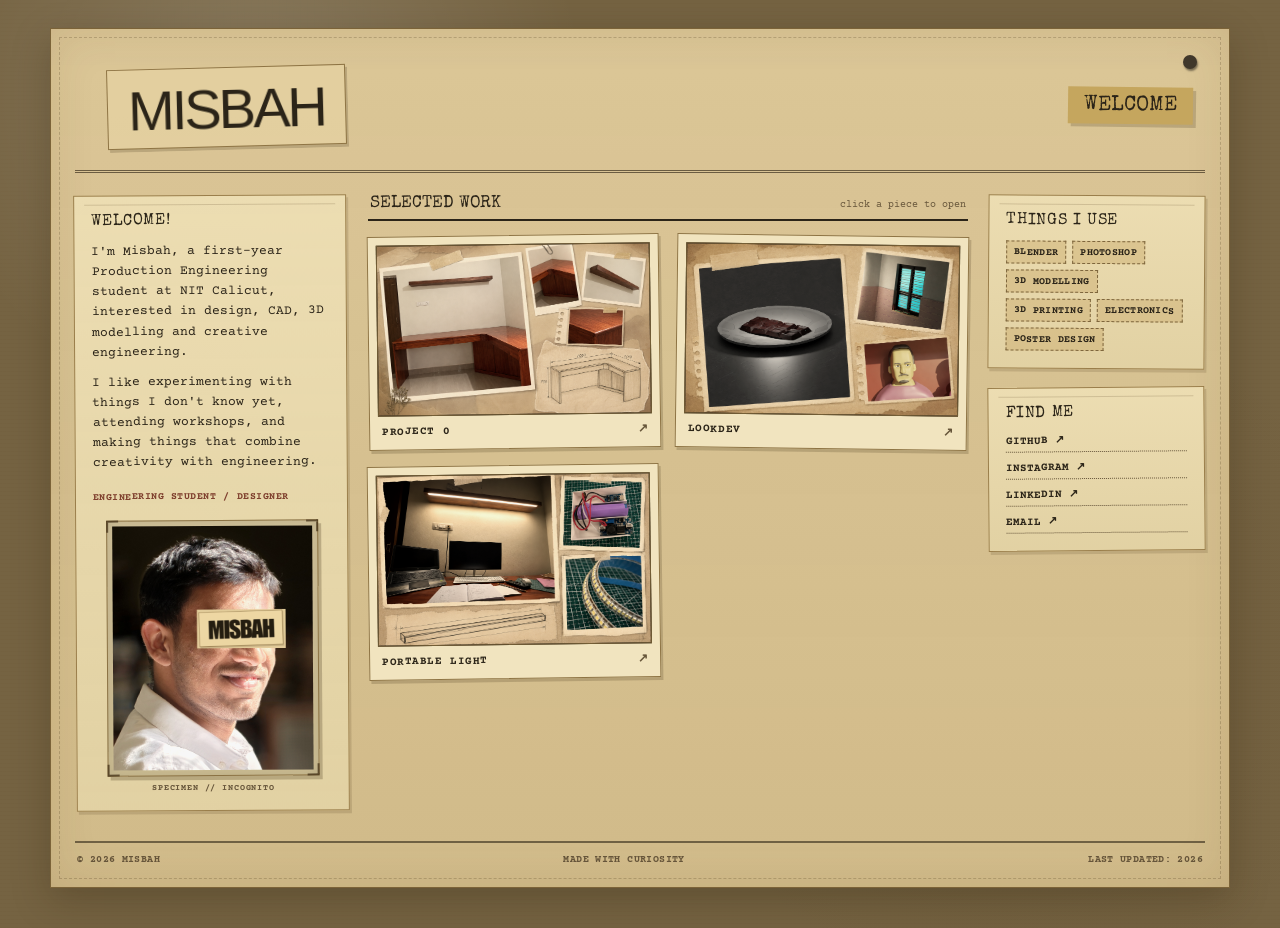
==== commit 8d98c672: "feat: add project page layout styles and component documentation imagery" ====
--- a/index.html
+++ b/index.html
@@ -6,6 +6,7 @@
   <meta name="viewport" content="width=device-width, initial-scale=1.0" />
   <meta name="description" content="Misbah — Engineering Student / Designer." />
   <title>Misbah — Portfolio</title>
+  <link rel="icon" href="data:image/svg+xml,<svg xmlns=%22http://www.w3.org/2000/svg%22 viewBox=%220 0 100 100%22><rect width=%22100%22 height=%22100%22 fill=%22%237e3f2d%22/></svg>">
   <link rel="stylesheet" href="style.css" />
 </head>
 
@@ -140,23 +141,27 @@
             <div class="project-name">LOOKDEV</div>
           </article>
 
-          <article class="project-card" data-title="PROJECT 1" data-description="Upcoming creative engineering project."
-            data-tools="CAD / 3D Design" data-link="project.html?id=project-1" data-image="">
-            <div class="project-thumb placeholder">
-              <span>PROJECT<br>1</span>
-              <i>☯</i>
-              <div class="thumb-overlay">
-                <div class="thumb-corner tl" aria-hidden="true"></div>
-                <div class="thumb-corner tr" aria-hidden="true"></div>
-                <div class="thumb-corner bl" aria-hidden="true"></div>
-                <div class="thumb-corner br" aria-hidden="true"></div>
+          <!-- PROJECT 1: PORTABLE RECHARGEABLE LIGHT -->
+          <article class="project-card" data-title="PORTABLE RECHARGEABLE LIGHT"
+            data-description="150 cm portable rechargeable LED light with custom 3D-printed enclosure, Li-ion power system, and magnetic mounting."
+            data-tools="3D Printing / Electronics / CAD" data-link="project.html?id=project-1"
+            data-image="media/Led/led_thumb.png">
+            <div class="project-thumb">
+              <img src="media/Led/led_thumb.png" alt="PROJECT 1 — Portable Rechargeable Light" class="thumb-img" />
+              <div class="thumb-overlay">
+                <div class="thumb-corner tl" aria-hidden="true"></div>
+                <div class="thumb-corner tr" aria-hidden="true"></div>
+                <div class="thumb-corner bl" aria-hidden="true"></div>
+                <div class="thumb-corner br" aria-hidden="true"></div>
+                <div class="thumb-grain" aria-hidden="true"></div>
                 <div class="thumb-badge">
                   <span class="thumb-badge-icon">✦</span>
                   <span class="thumb-badge-text">VIEW ↗</span>
                 </div>
-              </div>
-            </div>
-            <div class="project-name">PROJECT 1</div>
+                <div class="thumb-tag">3D PRINT / ELECTRONICS</div>
+              </div>
+            </div>
+            <div class="project-name">PORTABLE LIGHT</div>
           </article>
 
         </div>
@@ -167,10 +172,10 @@
           <div class="section-label">THINGS I USE</div>
           <div class="skill-list" id="skillList">
             <span>BLENDER</span>
-
-
             <span>PHOTOSHOP</span>
             <span>3D MODELLING</span>
+            <span>3D PRINTING</span>
+            <span>ELECTRONICS</span>
             <span>POSTER DESIGN</span>
           </div>
         </section>
--- a/style.css
+++ b/style.css
@@ -949,15 +949,690 @@
 /* ==========================================================================
    PROJECT PAGE STYLES
    ========================================================================== */
+
+.project-shell {
+  max-width: 1100px;
+}
+
+.project-topbar {
+  display: flex;
+  align-items: center;
+  justify-content: space-between;
+}
+
+.back-link {
+  display: inline-flex;
+  align-items: center;
+  gap: 8px;
+  font-family: "Special Elite", "Courier New", monospace;
+  font-size: 14px;
+  font-weight: 700;
+  color: var(--ink);
+  text-decoration: none;
+  background: var(--paper-light);
+  border: 1.5px solid #816839;
+  padding: 8px 16px;
+  box-shadow: 2px 3px 0 rgba(50, 35, 15, .25);
+  transition: all .2s ease;
+}
+
+.back-link:hover,
+.back-link:focus-visible {
+  background: var(--red);
+  color: #fff;
+  border-color: #552417;
+  transform: translateX(-3px);
+  box-shadow: 3px 5px 0 rgba(35, 15, 8, .35);
+}
+
+.back-arrow {
+  font-size: 16px;
+  transition: transform .2s ease;
+}
+
+.back-link:hover .back-arrow {
+  transform: translateX(-3px);
+}
+
+.project-tagline {
+  letter-spacing: .08em;
+  font-size: 13px;
+}
+
+.project-content {
+  display: flex;
+  flex-direction: column;
+  gap: 22px;
+  padding: 22px 0 16px;
+}
+
+/* --- Project Header Panel --- */
+.project-header-panel {
+  display: flex;
+  flex-direction: column;
+  gap: 12px;
+}
+
+.proj-category-badge {
+  display: inline-block;
+  align-self: flex-start;
+  font-family: "Courier Prime", monospace;
+  font-size: 10px;
+  font-weight: 700;
+  letter-spacing: .12em;
+  text-transform: uppercase;
+  color: var(--red);
+  background: rgba(126, 63, 45, 0.1);
+  border: 1px dashed var(--red);
+  padding: 4px 10px;
+}
+
+.project-main-title {
+  margin: 0;
+  font-family: Impact, Haettenschweiler, 'Arial Narrow Bold', sans-serif;
+  font-size: clamp(28px, 4.5vw, 44px);
+  letter-spacing: -1px;
+  color: var(--ink);
+  line-height: 1.1;
+  text-transform: uppercase;
+}
+
+.project-subtitle {
+  font-size: 14px;
+  line-height: 1.5;
+  color: #4a3d28;
+  font-style: italic;
+  max-width: 900px;
+}
+
+/* --- Meta Bar --- */
+.proj-meta-bar {
+  display: grid;
+  grid-template-columns: repeat(auto-fit, minmax(170px, 1fr));
+  gap: 12px;
+  background: rgba(43, 36, 24, 0.05);
+  border: 1px solid #8e7444;
+  padding: 12px 16px;
+  margin-top: 6px;
+}
+
+.meta-item {
+  display: flex;
+  flex-direction: column;
+  gap: 4px;
+}
+
+.meta-title {
+  font-size: 9.5px;
+  font-weight: 700;
+  letter-spacing: .08em;
+  color: var(--muted);
+  text-transform: uppercase;
+}
+
+.meta-value {
+  font-size: 12px;
+  font-weight: 700;
+  color: var(--ink);
+}
+
+.status-badge {
+  color: var(--red);
+  letter-spacing: .05em;
+}
+
+.meta-tools-item {
+  grid-column: span 2;
+}
+
+.proj-tools-pills {
+  display: flex;
+  flex-wrap: wrap;
+  gap: 6px;
+  margin-top: 2px;
+}
+
+.proj-tool-pill {
+  font-size: 10px;
+  font-weight: 700;
+  background: rgba(201, 172, 109, 0.55);
+  border: 1px dashed #7e663d;
+  padding: 3px 8px;
+  color: var(--ink);
+}
+
+/* Action Bar */
+.proj-action-bar {
+  display: flex;
+  gap: 12px;
+  margin-top: 4px;
+}
+
+.proj-external-btn {
+  display: inline-flex;
+  align-items: center;
+  gap: 8px;
+  background: var(--ink);
+  color: var(--paper-card);
+  text-decoration: none;
+  font-family: "Special Elite", "Courier New", monospace;
+  font-size: 11.5px;
+  font-weight: 700;
+  letter-spacing: .06em;
+  padding: 8px 18px;
+  border: 1px solid #1a140a;
+  box-shadow: 2px 3px 0 rgba(40, 28, 12, .3);
+  transition: all .2s ease;
+}
+
+.proj-external-btn:hover,
+.proj-external-btn:focus-visible {
+  background: var(--red);
+  color: #fff;
+  border-color: #552417;
+  transform: translateY(-2px);
+  box-shadow: 3px 5px 0 rgba(35, 15, 8, .4);
+}
+
+/* --- Hero Media Display --- */
+.project-media-section {
+  width: 100%;
+}
+
+.proj-hero-frame {
+  position: relative;
+  background: #1e170e;
+  border: 2px solid #755f36;
+  padding: 10px;
+  box-shadow: 4px 6px 0 rgba(40, 26, 11, .35);
+  overflow: hidden;
+}
+
 .proj-hero-img {
-  max-width: 100%;
-  height: auto;
-  max-height: 80vh;
-  object-fit: contain;
+  width: 100%;
+  max-height: 520px;
+  object-fit: cover;
   display: block;
-  margin: 0 auto;
+  filter: sepia(.12) contrast(1.06) brightness(.98);
+  transition: filter .3s ease;
+}
+
+.proj-hero-img:hover {
+  filter: sepia(0) contrast(1.08) brightness(1.02);
+}
+
+/* Corner brackets & Tape for Hero */
+.corner-bracket {
+  position: absolute;
+  width: 16px;
+  height: 16px;
+  border: 2px solid rgba(234, 217, 169, .9);
+  pointer-events: none;
+  z-index: 4;
+}
+
+.corner-bracket.tl { top: 6px; left: 6px; border-right: 0; border-bottom: 0; }
+.corner-bracket.tr { top: 6px; right: 6px; border-left: 0; border-bottom: 0; }
+.corner-bracket.bl { bottom: 6px; left: 6px; border-right: 0; border-top: 0; }
+.corner-bracket.br { bottom: 6px; right: 6px; border-left: 0; border-top: 0; }
+
+.tape {
+  position: absolute;
+  width: 70px;
+  height: 20px;
+  background: rgba(220, 205, 165, .7);
+  box-shadow: 0 1px 3px rgba(0, 0, 0, .25);
+  z-index: 5;
+  pointer-events: none;
+}
+
+.tape-tl {
+  top: -6px;
+  left: 30px;
+  transform: rotate(-5deg);
+}
+
+.tape-tr {
+  top: -6px;
+  right: 30px;
+  transform: rotate(5deg);
+}
+
+.proj-img-caption {
+  display: flex;
+  align-items: center;
+  gap: 8px;
+  padding: 10px 4px 4px;
+  font-size: 10px;
+  font-weight: 700;
+  letter-spacing: .08em;
+  color: var(--paper-light);
+  font-family: "Courier Prime", monospace;
+  text-transform: uppercase;
+}
+
+.caption-icon {
+  color: var(--red);
+  font-size: 12px;
+}
+
+/* --- Two Column Layout --- */
+.project-two-col {
+  display: grid;
+  grid-template-columns: 1.15fr 0.85fr;
+  gap: 22px;
+  align-items: start;
+}
+
+/* --- Overview Content --- */
+.project-text-body {
+  font-size: 13px;
+  line-height: 1.65;
+  color: var(--ink);
+}
+
+.project-text-body p {
+  margin: 0 0 12px;
+}
+
+.project-text-body p:last-child {
+  margin-bottom: 0;
+}
+
+.project-text-body em {
+  color: var(--red);
+  font-style: normal;
+  font-weight: 700;
+}
+
+/* --- Power Flow Blockquote / Diagram --- */
+.power-flow-box {
+  background: rgba(43, 36, 24, 0.07);
+  border-left: 3px solid var(--red);
+  padding: 12px 16px;
+  margin: 14px 0;
+  font-family: "Courier Prime", monospace;
+  font-size: 12px;
+}
+
+.power-flow-title {
+  font-weight: 700;
+  color: var(--red);
+  margin-bottom: 6px;
+  letter-spacing: .06em;
+  text-transform: uppercase;
+  font-size: 11px;
+}
+
+.power-flow-steps {
+  display: flex;
+  flex-wrap: wrap;
+  align-items: center;
+  gap: 6px;
+  color: var(--ink);
+  font-weight: 700;
+}
+
+.power-flow-node {
+  background: var(--paper-card);
+  border: 1px solid #9a7e4b;
+  padding: 3px 8px;
+  font-size: 11px;
+}
+
+.power-flow-arrow {
+  color: var(--red);
+  font-weight: 700;
+}
+
+/* --- Highlights Grid --- */
+.highlights-grid {
+  display: grid;
+  grid-template-columns: 1fr;
+  gap: 12px;
+}
+
+.proj-highlight-card {
+  background: var(--paper-card);
+  border: 1px solid #8e7444;
+  border-left: 3px solid var(--red);
+  padding: 10px 14px;
+  box-shadow: 1px 2px 0 rgba(40, 26, 11, .12);
+  transition: transform .18s ease;
+}
+
+.proj-highlight-card:hover {
+  transform: translateX(4px);
+}
+
+.highlight-label {
+  font-family: "Special Elite", "Courier New", monospace;
+  font-size: 12px;
+  font-weight: 700;
+  letter-spacing: .05em;
+  color: var(--red);
+  margin-bottom: 4px;
+  text-transform: uppercase;
+}
+
+.highlight-desc {
+  font-size: 12px;
+  line-height: 1.5;
+  color: var(--ink);
+}
+
+/* --- Process Steps --- */
+.process-steps-list {
+  display: flex;
+  flex-direction: column;
+  gap: 14px;
+}
+
+.proj-process-step {
+  display: grid;
+  grid-template-columns: 46px 1fr;
+  gap: 16px;
+  align-items: start;
+  background: var(--paper-card);
+  border: 1px solid #9a7e4b;
+  padding: 12px 14px;
+  box-shadow: 1px 2px 0 rgba(40, 26, 11, .12);
+  transition: transform .18s ease;
+}
+
+.proj-process-step:hover {
+  transform: translateX(4px);
+}
+
+.step-badge {
+  display: flex;
+  align-items: center;
+  justify-content: center;
+  background: var(--red);
+  color: #fff;
+  font-family: "Special Elite", monospace;
+  font-size: 14px;
+  font-weight: 700;
+  width: 44px;
+  height: 44px;
+  border: 1.5px solid #502216;
+  box-shadow: 1.5px 2px 0 rgba(0, 0, 0, .25);
+  user-select: none;
+}
+
+.step-body {
+  min-width: 0;
+}
+
+.step-title {
+  margin: 0 0 6px;
+  font-family: "Special Elite", "Courier New", monospace;
+  font-size: 13px;
+  font-weight: 700;
+  letter-spacing: .04em;
+  color: var(--ink);
+  text-transform: uppercase;
+}
+
+.step-text {
+  margin: 0;
+  font-size: 12px;
+  line-height: 1.6;
+  color: #3b3223;
+}
+
+/* --- Hardware & Component Specimen Gallery --- */
+.project-gallery-grid {
+  display: grid;
+  grid-template-columns: repeat(auto-fill, minmax(280px, 1fr));
+  gap: 16px;
+  margin-top: 8px;
+}
+
+.gallery-card {
+  background: var(--paper-card);
+  border: 1.5px solid #8e7444;
+  padding: 8px;
+  box-shadow: 2px 3px 0 rgba(40, 26, 11, .16);
+  position: relative;
+  display: flex;
+  flex-direction: column;
+  transition: transform .2s ease, box-shadow .2s ease;
+}
+
+.gallery-card:hover {
+  transform: translateY(-4px);
+  box-shadow: 4px 7px 0 rgba(35, 22, 9, .25);
+}
+
+.gallery-card:nth-child(even) {
+  transform: rotate(0.4deg);
+}
+
+.gallery-card:nth-child(odd) {
+  transform: rotate(-0.4deg);
+}
+
+.gallery-card:hover {
+  transform: translateY(-4px) rotate(0deg);
+}
+
+.gallery-card-thumb {
+  position: relative;
+  aspect-ratio: 4 / 3;
+  background: #1e170e;
+  overflow: hidden;
   border: 1px solid #755f36;
-  background: #2a2218;
-  filter: sepia(.2) contrast(1.05) brightness(.96) saturate(.9);
-}
-
+}
+
+.gallery-card-img {
+  width: 100%;
+  height: 100%;
+  object-fit: cover;
+  display: block;
+  filter: sepia(.12) contrast(1.05) brightness(.97);
+  transition: transform .3s ease, filter .3s ease;
+}
+
+.gallery-card:hover .gallery-card-img {
+  transform: scale(1.05);
+  filter: sepia(0) contrast(1.08) brightness(1.02);
+}
+
+.gallery-card-badge {
+  position: absolute;
+  bottom: 6px;
+  right: 6px;
+  background: rgba(126, 63, 45, .92);
+  color: #fff;
+  font-family: "Courier Prime", monospace;
+  font-size: 8.5px;
+  font-weight: 700;
+  letter-spacing: .08em;
+  padding: 2px 6px;
+  border: 1px solid rgba(255, 255, 255, .3);
+  text-transform: uppercase;
+}
+
+.gallery-card-meta {
+  padding: 8px 4px 4px;
+}
+
+.gallery-card-title {
+  font-family: "Special Elite", "Courier New", monospace;
+  font-size: 11.5px;
+  font-weight: 700;
+  color: var(--ink);
+  margin-bottom: 4px;
+  letter-spacing: .03em;
+  text-transform: uppercase;
+}
+
+.gallery-card-desc {
+  font-size: 10.5px;
+  line-height: 1.45;
+  color: #4f422e;
+}
+
+/* --- Specifications Table --- */
+.specs-table {
+  width: 100%;
+  border-collapse: collapse;
+  font-size: 12px;
+}
+
+.specs-table th,
+.specs-table td {
+  padding: 8px 10px;
+  border-bottom: 1px solid rgba(72, 51, 22, .18);
+  vertical-align: top;
+  line-height: 1.5;
+}
+
+.specs-table tr:nth-child(even) {
+  background: rgba(43, 36, 24, 0.04);
+}
+
+.specs-table th {
+  text-align: left;
+  font-family: "Special Elite", monospace;
+  font-weight: 700;
+  color: var(--ink);
+  width: 42%;
+  letter-spacing: .02em;
+}
+
+.specs-table td {
+  color: #3f3524;
+}
+
+/* --- Key Learnings Panel --- */
+.learnings-body {
+  font-size: 12.5px;
+  line-height: 1.7;
+}
+
+.learnings-body ul {
+  margin: 8px 0;
+  padding-left: 20px;
+}
+
+.learnings-body li {
+  margin-bottom: 8px;
+}
+
+.learnings-body li:last-child {
+  margin-bottom: 0;
+}
+
+/* --- Project Bottom Navigation Bar --- */
+.project-nav-bar {
+  display: flex;
+  justify-content: space-between;
+  gap: 16px;
+  border-top: 2px dashed rgba(48, 37, 20, .4);
+  padding-top: 18px;
+  margin-top: 8px;
+}
+
+.project-nav-btn {
+  display: flex;
+  flex-direction: column;
+  gap: 4px;
+  background: var(--paper-light);
+  border: 1.5px solid #8e7444;
+  padding: 10px 18px;
+  text-decoration: none;
+  color: var(--ink);
+  box-shadow: 2px 3px 0 rgba(40, 26, 11, .15);
+  transition: all .2s ease;
+  min-width: 200px;
+}
+
+.project-nav-btn.next {
+  text-align: right;
+  align-items: flex-end;
+  margin-left: auto;
+}
+
+.project-nav-btn:hover,
+.project-nav-btn:focus-visible {
+  background: var(--red);
+  color: #fff;
+  border-color: #552417;
+  transform: translateY(-2px);
+  box-shadow: 3px 5px 0 rgba(35, 15, 8, .3);
+}
+
+.project-nav-btn:hover .nav-dir,
+.project-nav-btn:hover .nav-proj-title {
+  color: #fff;
+}
+
+.nav-dir {
+  font-family: "Courier Prime", monospace;
+  font-size: 9px;
+  font-weight: 700;
+  letter-spacing: .1em;
+  color: var(--muted);
+  text-transform: uppercase;
+}
+
+.nav-proj-title {
+  font-family: "Special Elite", monospace;
+  font-size: 12px;
+  font-weight: 700;
+  letter-spacing: .03em;
+}
+
+/* --- Project Page Responsive Adjustments --- */
+@media (max-width: 860px) {
+  .project-two-col {
+    grid-template-columns: 1fr;
+  }
+
+  .meta-tools-item {
+    grid-column: span 1;
+  }
+
+  .proj-process-step {
+    grid-template-columns: 38px 1fr;
+    gap: 12px;
+  }
+
+  .step-badge {
+    width: 36px;
+    height: 36px;
+    font-size: 12px;
+  }
+}
+
+@media (max-width: 580px) {
+  .project-nav-bar {
+    flex-direction: column;
+  }
+
+  .project-nav-btn.next {
+    text-align: left;
+    align-items: flex-start;
+  }
+
+  .project-gallery-grid {
+    grid-template-columns: 1fr;
+  }
+
+  .specs-table th,
+  .specs-table td {
+    display: block;
+    width: 100%;
+    padding: 4px 6px;
+  }
+
+  .specs-table th {
+    border-bottom: none;
+    color: var(--red);
+    padding-top: 8px;
+  }
+}
+
+
